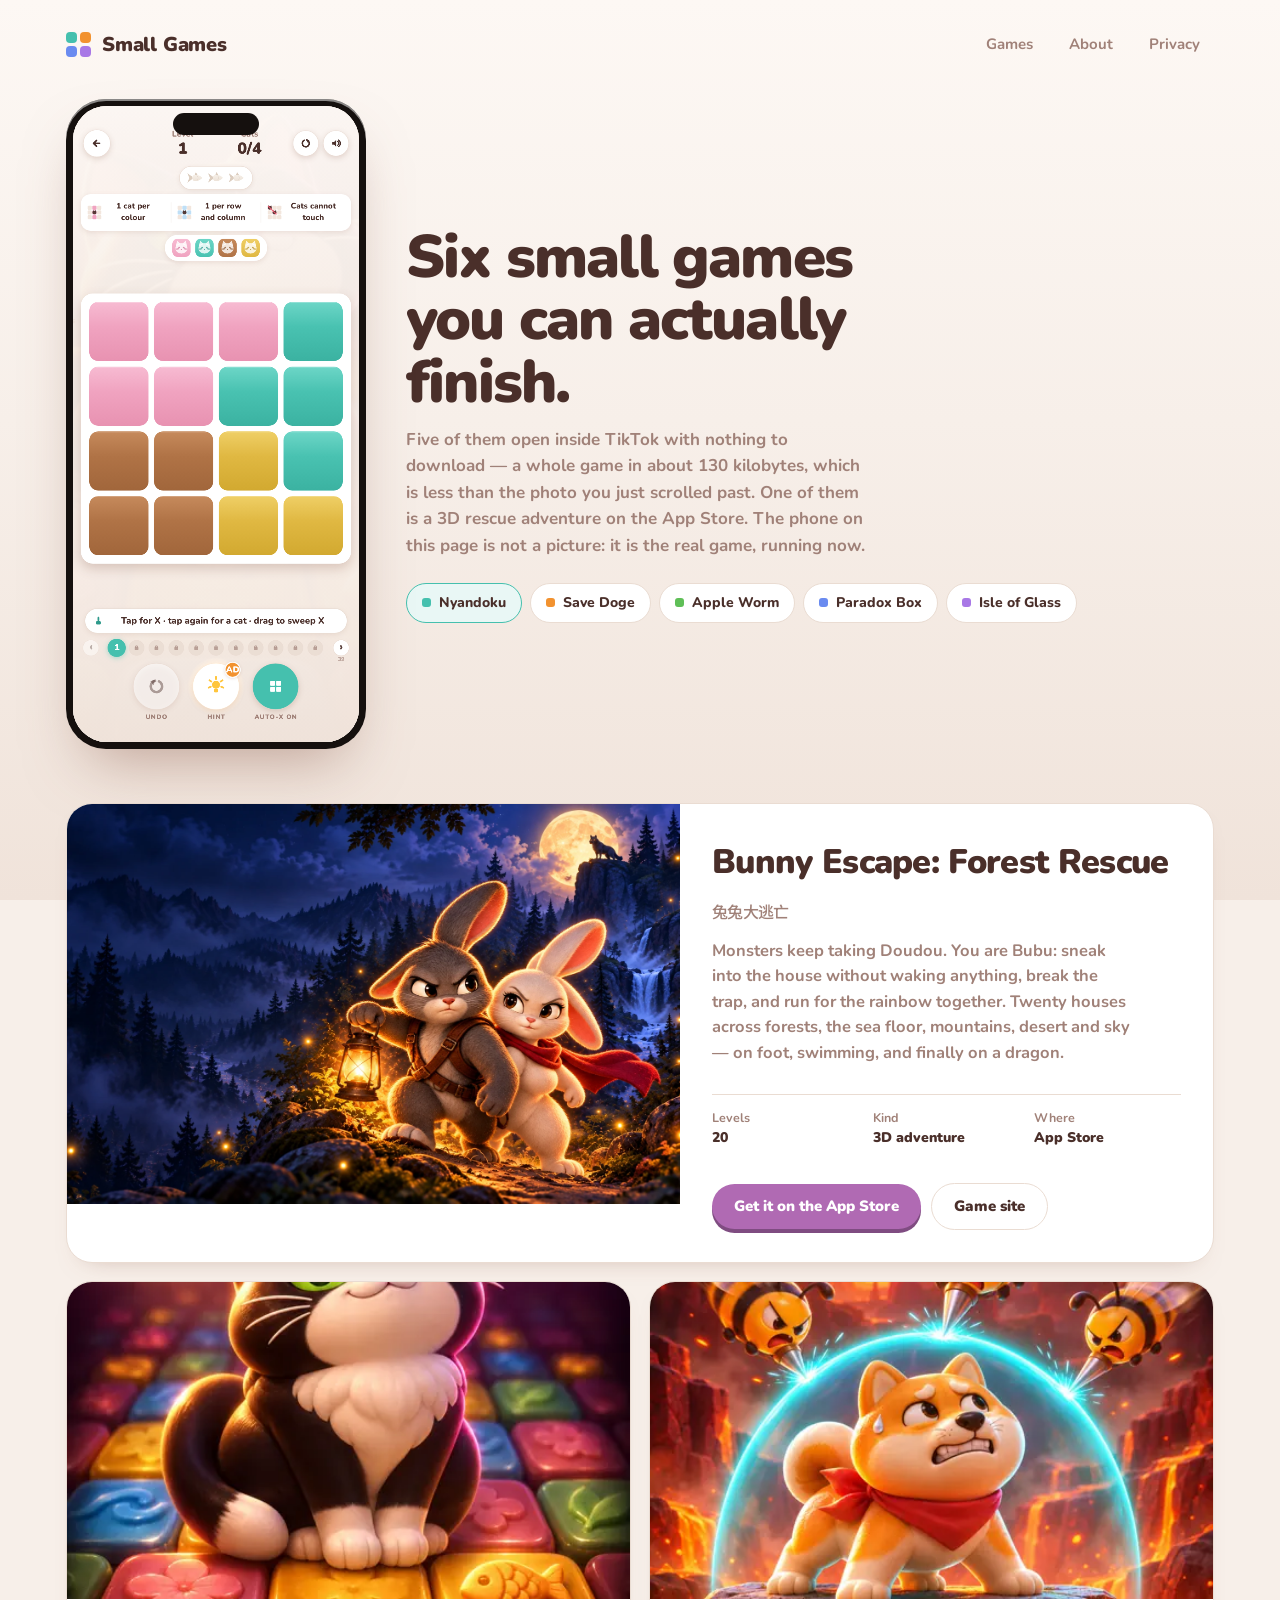
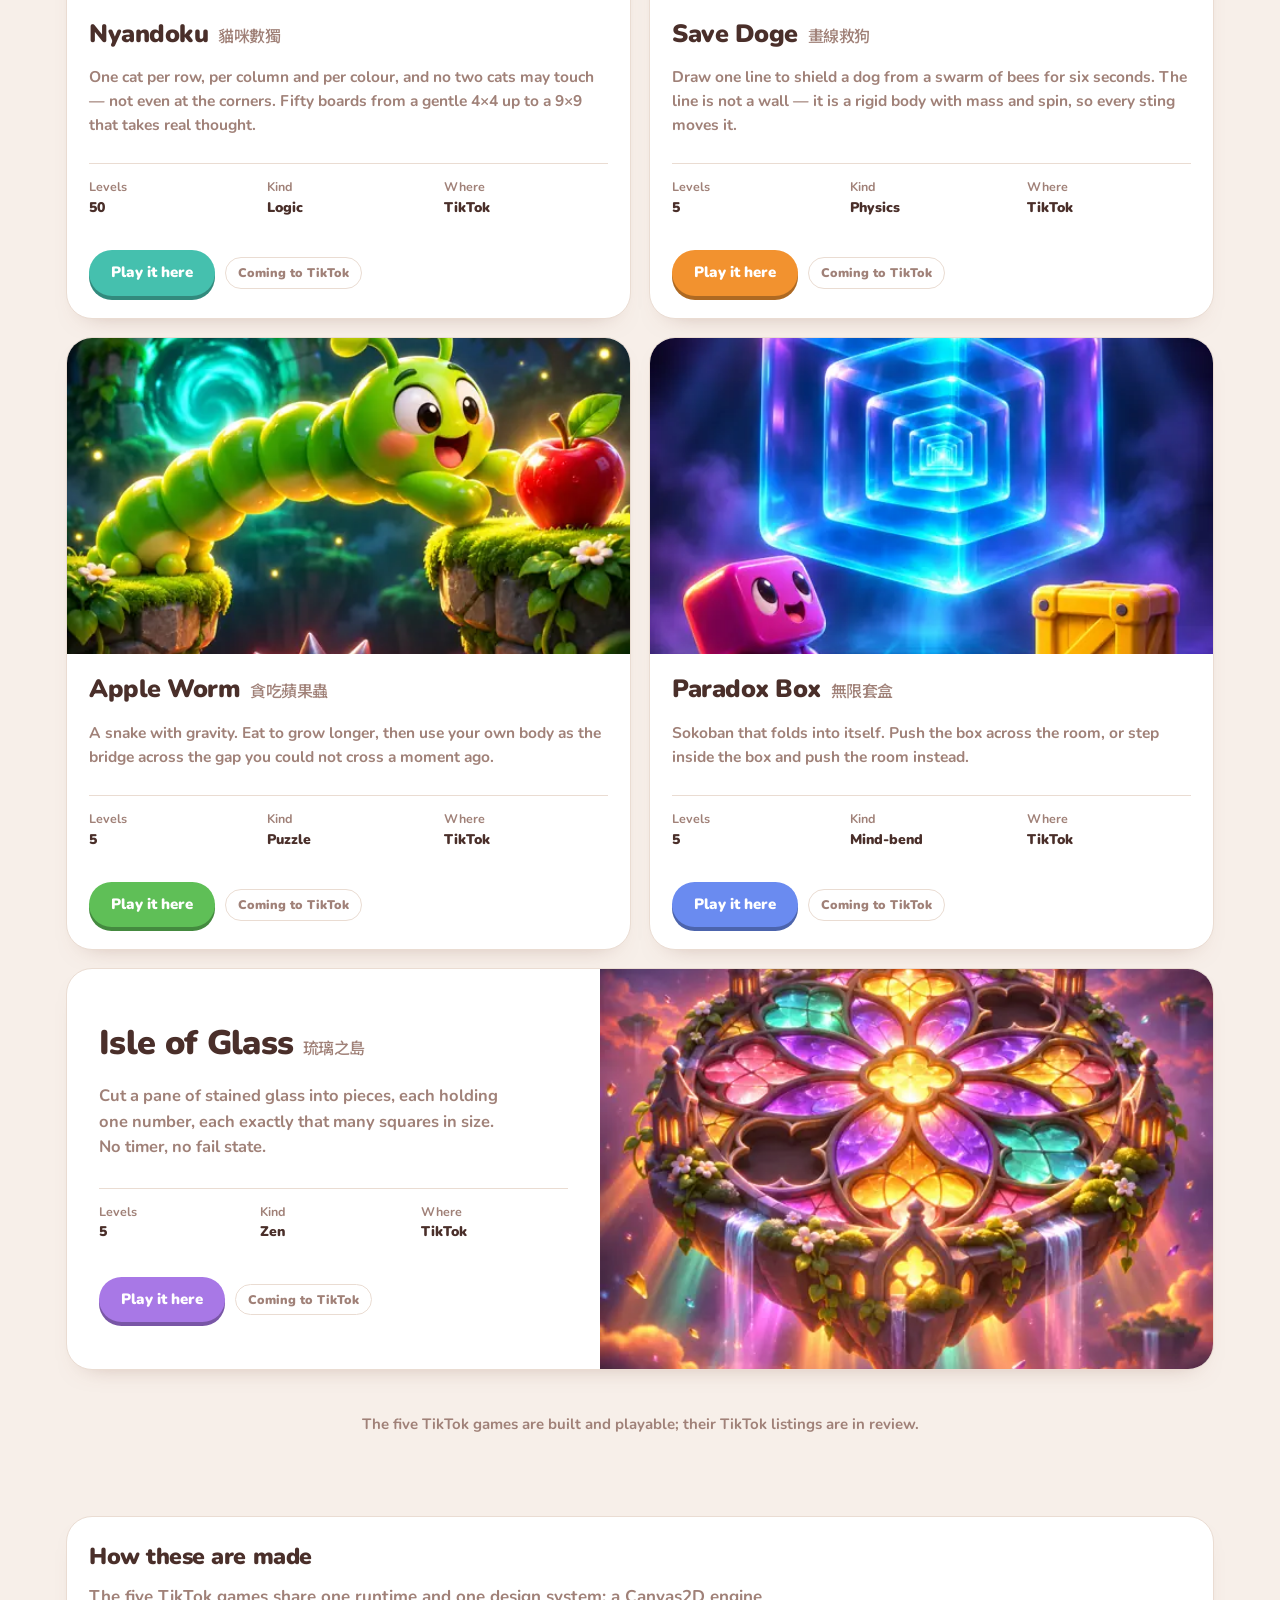
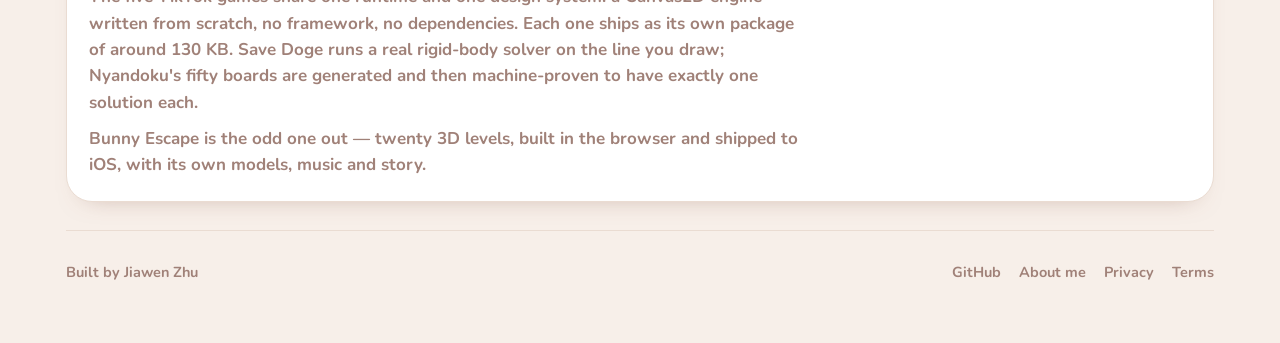
==== index.html @ 9ebff2f9 "Small Games: the catalogue site Every game in one place, each one playable in the browser with nothi" ====
<!doctype html>
<html lang="en">
<head>
<meta charset="utf-8" />
<meta name="viewport" content="width=device-width, initial-scale=1" />
<title>Small Games — six games you can finish</title>
<meta name="description" content="Six small games: five that open instantly inside TikTok with nothing to download, and one 3D rescue adventure on the App Store. Play any of them right here in the browser." />
<meta name="theme-color" content="#f7efe9" />
<meta property="og:title" content="Small Games — six games you can finish" />
<meta property="og:description" content="Five TikTok mini games you can play with one tap, and Bunny Escape on the App Store." />
<meta property="og:type" content="website" />
<meta property="og:image" content="assets/key_nyandoku.webp" />
<link rel="icon" href="assets/key_nyandoku.webp" type="image/webp" />
<link rel="preconnect" href="https://fonts.googleapis.com" />
<link rel="preconnect" href="https://fonts.gstatic.com" crossorigin />
<link href="https://fonts.googleapis.com/css2?family=Nunito:wght@700;900&family=Noto+Sans+SC:wght@500&display=swap" rel="stylesheet" />
<link rel="stylesheet" href="styles.css" />
</head>
<body>
<a class="skip" href="#games">Skip to the games</a>

<div class="wrap">
  <header class="top">
    <a class="mark" href="./">
      <span class="mark-tiles" aria-hidden="true"><i></i><i></i><i></i><i></i></span>
      Small Games
    </a>
    <nav>
      <a href="#games">Games</a>
      <a href="#about">About</a>
      <a href="privacy/">Privacy</a>
    </nav>
  </header>

  <section class="hero">
    <div class="phone">
      <iframe id="stagePhone" src="play/?game=nyandoku&amp;chrome=0" title="Nyandoku, playable" loading="lazy"></iframe>
    </div>
    <div>
      <h1>Six small games you can actually finish.</h1>
      <p>
        Five of them open inside TikTok with nothing to download — a whole game in about
        130 kilobytes, which is less than the photo you just scrolled past. One of them is
        a 3D rescue adventure on the App Store. The phone on this page is not a picture:
        it is the real game, running now.
      </p>
      <div class="swap" id="swap" role="group" aria-label="Choose a game to play here"></div>
    </div>
  </section>
</div>

<main id="games" class="wrap">
  <div class="wall" id="wall"></div>
</main>

<div class="wrap">
  <section class="tile" id="about" style="margin-bottom:28px">
    <h2 style="margin:0 0 10px;font-size:23px;font-weight:900;letter-spacing:-0.02em">How these are made</h2>
    <p style="margin:0 0 10px;color:var(--ink-soft);max-width:72ch">
      The five TikTok games share one runtime and one design system: a Canvas2D engine
      written from scratch, no framework, no dependencies. Each one ships as its own
      package of around 130 KB. Save Doge runs a real rigid-body solver on the line you
      draw; Nyandoku's fifty boards are generated and then machine-proven to have exactly
      one solution each.
    </p>
    <p style="margin:0;color:var(--ink-soft);max-width:72ch">
      Bunny Escape is the odd one out — twenty 3D levels, built in the browser and
      shipped to iOS, with its own models, music and story.
    </p>
  </section>

  <footer>
    <span>Built by Jiawen Zhu</span>
    <nav>
      <a href="https://github.com/JiawenZhu" rel="noopener">GitHub</a>
      <a href="https://jiawenzhu.github.io/personal-website/" rel="noopener">About me</a>
      <a href="privacy/">Privacy</a>
      <a href="terms/">Terms</a>
    </nav>
  </footer>
</div>

<script src="site.js"></script>
</body>
</html>
---- styles.css ----
/* =====================================================================================
   Small Games — the studio catalogue.
   =====================================================================================
   The page is built from the same parts the games are: warm paper, white tiles with a
   hairline edge, one soft shadow, and a rounded-square tile as the unit of everything.
   Every colour on this page that is not paper or ink belongs to a specific game — the
   chrome emits no light of its own, so the artwork and the live canvases are the only
   bright things on screen. Tokens are lifted straight from assets/scripts/core/
   LightShell.ts so the site and the games read as one product.
   ===================================================================================== */

:root {
  --paper: #f7efe9;
  --paper-top: #fdf8f4;
  --paper-deep: #f0e3da;
  --card: #ffffff;
  --edge: #eadcd2;
  --ink: #4a2f2a;
  --ink-soft: #a08178;
  --shadow: 138, 90, 73;

  /* One per game, taken from that game's own skin. */
  --nyandoku: #45c0ae;
  --savedoge: #f2922f;
  --appleworm: #5fbf57;
  --parabox: #6a8bf0;
  --isleofglass: #a878e6;
  --bunnyescape: #b06ab3;

  --r-tile: 26px;
  --r-pill: 999px;
  --gap: 18px;
  --page: 1180px;
}

*,
*::before,
*::after {
  box-sizing: border-box;
}

html {
  scroll-behavior: smooth;
}

@media (prefers-reduced-motion: reduce) {
  html {
    scroll-behavior: auto;
  }
  *,
  *::before,
  *::after {
    animation-duration: 0.001ms !important;
    transition-duration: 0.001ms !important;
  }
}

body {
  margin: 0;
  background: var(--paper);
  background-image: linear-gradient(180deg, var(--paper-top), var(--paper) 420px, var(--paper-deep));
  background-attachment: fixed;
  color: var(--ink);
  font-family: Nunito, -apple-system, BlinkMacSystemFont, "Segoe UI", sans-serif;
  font-weight: 700;
  font-size: 17px;
  line-height: 1.55;
  -webkit-font-smoothing: antialiased;
}

.wrap {
  max-width: var(--page);
  margin: 0 auto;
  padding: 0 16px;
}

a {
  color: inherit;
}

:focus-visible {
  outline: 3px solid var(--ink);
  outline-offset: 3px;
  border-radius: 6px;
}

.skip {
  position: absolute;
  left: -9999px;
}
.skip:focus {
  left: 16px;
  top: 16px;
  z-index: 50;
  background: var(--card);
  padding: 10px 16px;
  border-radius: var(--r-pill);
}

/* --- masthead ----------------------------------------------------------------------- */

.top {
  display: flex;
  align-items: center;
  justify-content: space-between;
  gap: 16px;
  padding: 26px 0 10px;
}

.mark {
  display: flex;
  align-items: center;
  gap: 11px;
  font-weight: 900;
  font-size: 20px;
  letter-spacing: -0.01em;
  text-decoration: none;
}

/* The wordmark's own glyph: four tiles, the way every board in these games starts. */
.mark-tiles {
  display: grid;
  grid-template-columns: 11px 11px;
  grid-template-rows: 11px 11px;
  gap: 3px;
  flex: none;
}
.mark-tiles i {
  border-radius: 4px;
  background: var(--nyandoku);
}
.mark-tiles i:nth-child(2) {
  background: var(--savedoge);
}
.mark-tiles i:nth-child(3) {
  background: var(--parabox);
}
.mark-tiles i:nth-child(4) {
  background: var(--isleofglass);
}

.top nav {
  display: flex;
  gap: 8px;
  font-size: 15px;
}
.top nav a {
  text-decoration: none;
  padding: 7px 14px;
  border-radius: var(--r-pill);
  color: var(--ink-soft);
}
.top nav a:hover {
  background: var(--card);
  color: var(--ink);
}

/* --- hero ---------------------------------------------------------------------------- */

.hero {
  display: grid;
  grid-template-columns: minmax(0, 300px) minmax(0, 1fr);
  gap: 40px;
  align-items: center;
  padding: 26px 0 54px;
}

.hero h1 {
  margin: 0 0 14px;
  font-size: clamp(36px, 5.4vw, 60px);
  font-weight: 900;
  line-height: 1.04;
  letter-spacing: -0.03em;
  max-width: 15ch;
}

.hero p {
  margin: 0 0 24px;
  font-weight: 700;
  color: var(--ink-soft);
  max-width: 46ch;
}

/* The phone is a real one: a live game runs inside it. */
.phone {
  position: relative;
  aspect-ratio: 9 / 19.5;
  border-radius: 40px;
  background: #15100e;
  padding: 7px;
  box-shadow: 0 30px 60px -22px rgba(var(--shadow), 0.5), 0 2px 0 rgba(255, 255, 255, 0.5) inset;
}
.phone iframe {
  width: 100%;
  height: 100%;
  border: 0;
  border-radius: 34px;
  display: block;
  background: var(--paper);
}
.phone::after {
  content: "";
  position: absolute;
  top: 14px;
  left: 50%;
  transform: translateX(-50%);
  width: 86px;
  height: 22px;
  border-radius: var(--r-pill);
  background: #15100e;
}

.swap {
  display: flex;
  flex-wrap: wrap;
  gap: 8px;
  margin-top: 4px;
}
.swap button {
  font: inherit;
  font-size: 14px;
  font-weight: 800;
  cursor: pointer;
  border: 1.5px solid var(--edge);
  background: var(--card);
  color: var(--ink);
  padding: 8px 15px;
  border-radius: var(--r-pill);
  display: flex;
  align-items: center;
  gap: 8px;
  transition: border-color 0.16s, transform 0.16s;
}
.swap button:hover {
  transform: translateY(-1px);
}
.swap button[aria-pressed="true"] {
  border-color: var(--dot);
  background: color-mix(in srgb, var(--dot) 12%, var(--card));
}
.swap button b {
  width: 9px;
  height: 9px;
  border-radius: 3px;
  background: var(--dot);
  flex: none;
}

/* --- the wall ------------------------------------------------------------------------- */

.wall {
  display: grid;
  grid-template-columns: repeat(6, minmax(0, 1fr));
  gap: var(--gap);
  padding-bottom: 64px;
}

.tile {
  background: var(--card);
  border: 1.5px solid var(--edge);
  border-radius: var(--r-tile);
  padding: 22px;
  box-shadow: 0 12px 26px -20px rgba(var(--shadow), 0.55);
}

/* A game takes half the wall, and floods its half with its own colour. */
.game {
  grid-column: span 3;
  display: flex;
  flex-direction: column;
  gap: 16px;
  padding: 0;
  overflow: hidden;
}

.game .art {
  position: relative;
  aspect-ratio: 16 / 9;
  background: color-mix(in srgb, var(--dot) 16%, var(--card));
  overflow: hidden;
}
.game .art img {
  width: 100%;
  height: 100%;
  object-fit: cover;
  display: block;
}

.game .body {
  padding: 0 22px 22px;
  display: flex;
  flex-direction: column;
  gap: 12px;
  flex: 1;
}

.game h3 {
  margin: 0;
  font-size: 25px;
  font-weight: 900;
  letter-spacing: -0.02em;
  display: flex;
  align-items: baseline;
  gap: 10px;
  flex-wrap: wrap;
}
.game h3 span {
  font-family: "Noto Sans SC", Nunito, sans-serif;
  font-weight: 500;
  font-size: 16px;
  color: var(--ink-soft);
}

.game p {
  margin: 0;
  color: var(--ink-soft);
  font-weight: 700;
  font-size: 15.5px;
  flex: 1;
}

/* Specs read as a small table because they are facts, not decoration. */
.specs {
  display: grid;
  grid-template-columns: repeat(3, minmax(0, 1fr));
  gap: 2px 14px;
  border-top: 1.5px solid var(--edge);
  padding-top: 13px;
  font-size: 14px;
}
.specs dt {
  color: var(--ink-soft);
  font-weight: 700;
  font-size: 12.5px;
}
.specs dd {
  margin: 0 0 6px;
  font-weight: 900;
  font-variant-numeric: tabular-nums;
}

.row {
  display: flex;
  gap: 10px;
  align-items: center;
  flex-wrap: wrap;
}

.btn {
  font: inherit;
  font-size: 15px;
  font-weight: 900;
  text-decoration: none;
  cursor: pointer;
  border: 0;
  border-radius: var(--r-pill);
  padding: 11px 22px;
  background: var(--dot, var(--ink));
  color: #fff;
  box-shadow: 0 4px 0 color-mix(in srgb, var(--dot, var(--ink)) 72%, #000);
  transition: transform 0.12s, box-shadow 0.12s;
}
.btn:hover {
  transform: translateY(1px);
  box-shadow: 0 3px 0 color-mix(in srgb, var(--dot, var(--ink)) 72%, #000);
}
.btn:active {
  transform: translateY(4px);
  box-shadow: none;
}
.btn.ghost {
  background: transparent;
  color: var(--ink);
  border: 1.5px solid var(--edge);
  box-shadow: none;
}
.btn.ghost:hover {
  border-color: var(--ink-soft);
  transform: none;
}

.flag {
  font-size: 12.5px;
  font-weight: 900;
  color: var(--ink-soft);
  border: 1.5px solid var(--edge);
  border-radius: var(--r-pill);
  padding: 5px 12px;
}

/* The wide tile: Bunny Escape is the one you download, so it gets the whole row. */
.feature {
  grid-column: span 6;
  display: grid;
  grid-template-columns: minmax(0, 1.15fr) minmax(0, 1fr);
  gap: 0;
  padding: 0;
  overflow: hidden;
}
.feature .art {
  aspect-ratio: auto;
  min-height: 330px;
  /* Square key art in a very tall box leaves the text stranded in white space. */
  max-height: 400px;
}
.feature .body {
  padding: 32px;
  justify-content: center;
  gap: 14px;
}
.feature h3 {
  font-size: 34px;
}
.feature p {
  flex: none;
  font-size: 16.5px;
  max-width: 42ch;
}

.feature.flip {
  grid-template-columns: minmax(0, 1fr) minmax(0, 1.15fr);
}
.feature.flip .art {
  order: 2;
}
.feature.flip .body {
  order: 1;
}

.note {
  grid-column: span 6;
  text-align: center;
  color: var(--ink-soft);
  font-size: 15px;
  font-weight: 700;
  padding: 10px 0 0;
}

/* --- footer ---------------------------------------------------------------------------- */

footer {
  border-top: 1.5px solid var(--edge);
  padding: 30px 0 60px;
  color: var(--ink-soft);
  font-size: 14.5px;
  display: flex;
  gap: 16px;
  justify-content: space-between;
  flex-wrap: wrap;
}
footer a {
  text-decoration: none;
}
footer a:hover {
  color: var(--ink);
}
footer nav {
  display: flex;
  gap: 18px;
}

/* --- narrow ------------------------------------------------------------------------------ */

@media (max-width: 900px) {
  .hero {
    grid-template-columns: minmax(0, 1fr);
    gap: 28px;
    padding-bottom: 36px;
  }
  /* On a narrow screen the sentence comes before the shop window, or the headline
     starts below the fold and the page opens on a phone inside a phone. */
  .hero > div:not(.phone) {
    order: 1;
  }
  .phone {
    order: 2;
    max-width: 260px;
    margin: 0 auto;
  }
  .game,
  .feature,
  .note {
    grid-column: span 6;
  }
  .feature {
    grid-template-columns: minmax(0, 1fr);
  }
  .feature .art {
    min-height: 220px;
    aspect-ratio: 16 / 9;
  }
  .feature .body {
    padding: 24px;
  }
}

@media (max-width: 560px) {
  body {
    font-size: 16px;
  }
  .top nav {
    display: none;
  }
  .specs {
    grid-template-columns: repeat(2, minmax(0, 1fr));
  }
}

/* --- legal pages ------------------------------------------------------------------------ */

.prose {
  max-width: 68ch;
  margin: 0 auto;
  padding: 10px 0 72px;
}
.prose h1 {
  font-size: clamp(30px, 4vw, 42px);
  font-weight: 900;
  letter-spacing: -0.025em;
  margin: 18px 0 6px;
}
.prose .when {
  color: var(--ink-soft);
  font-size: 15px;
  margin: 0 0 30px;
}
.prose h2 {
  font-size: 21px;
  font-weight: 900;
  letter-spacing: -0.015em;
  margin: 34px 0 10px;
}
.prose p,
.prose li {
  color: var(--ink-soft);
  font-weight: 700;
  margin: 0 0 14px;
}
.prose ul {
  padding-left: 22px;
}
.prose strong {
  color: var(--ink);
}
.prose a {
  color: var(--ink);
  text-decoration-thickness: 2px;
  text-underline-offset: 3px;
}
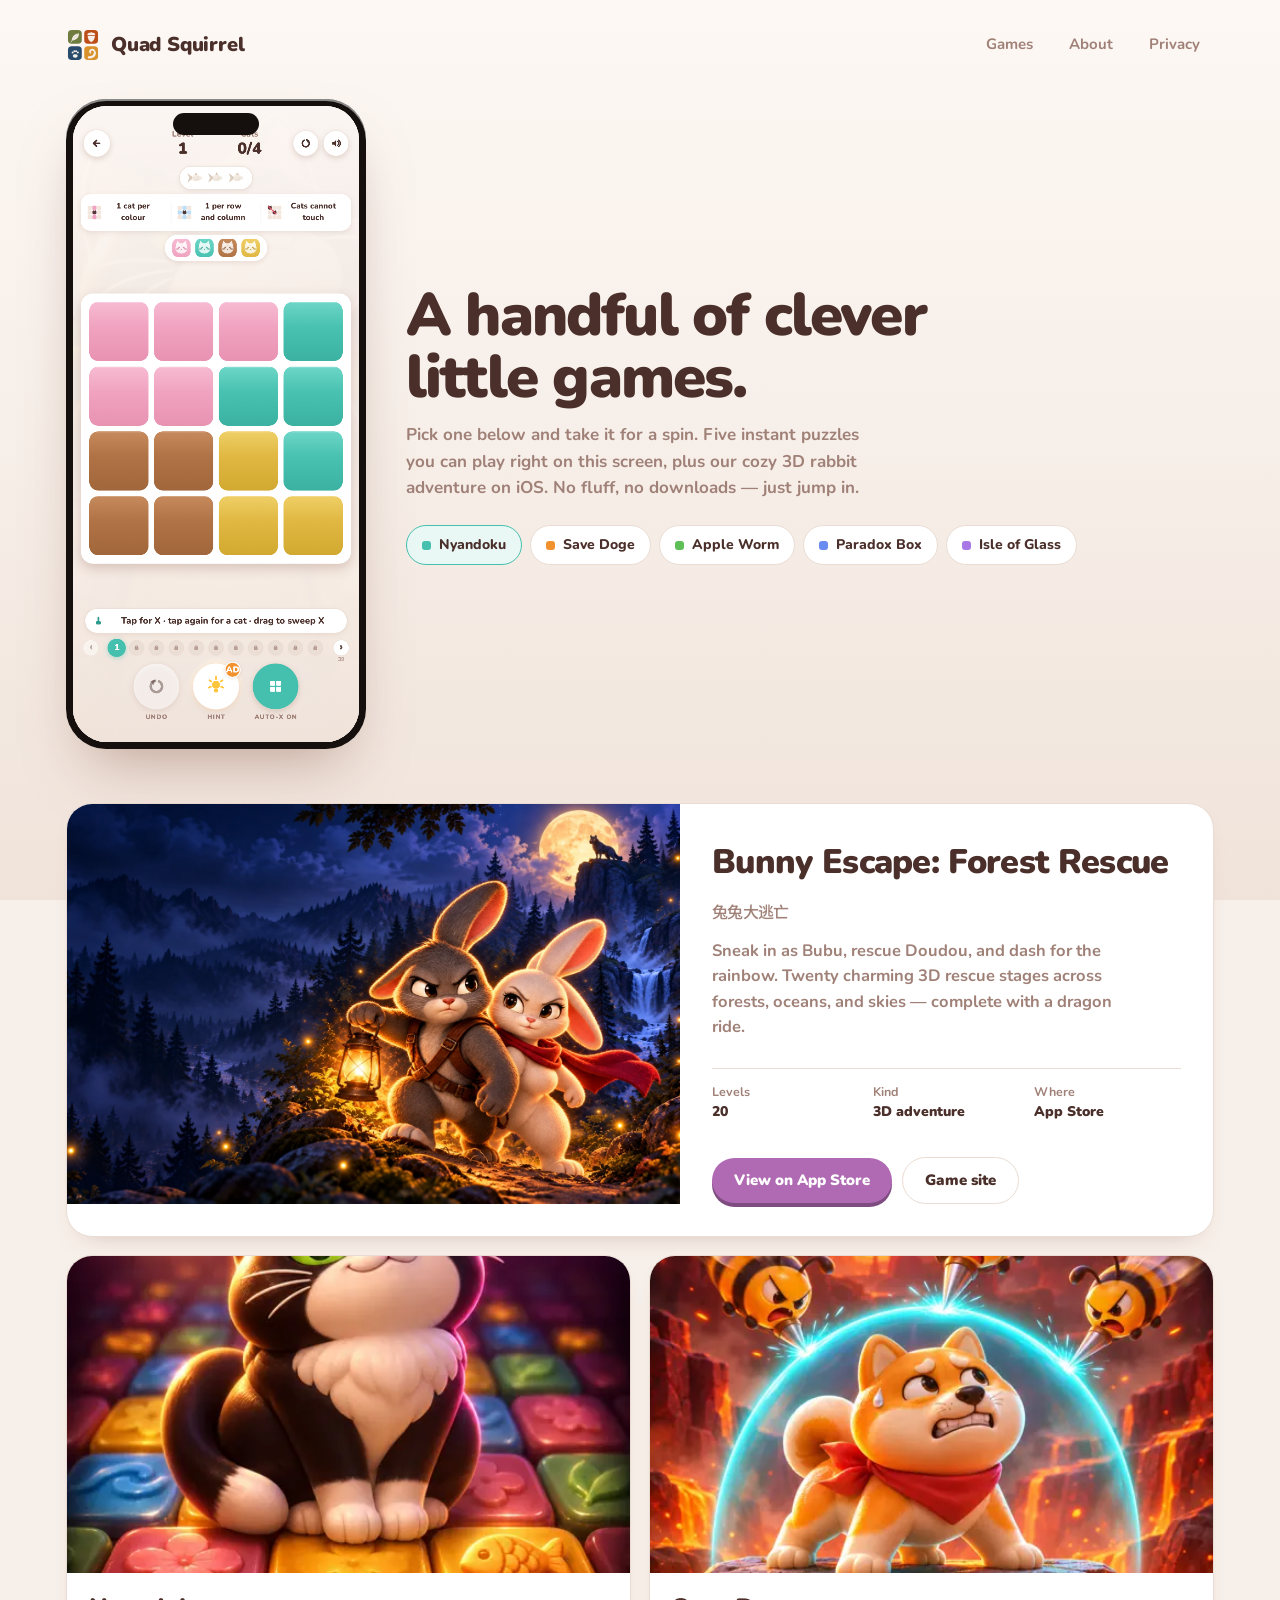
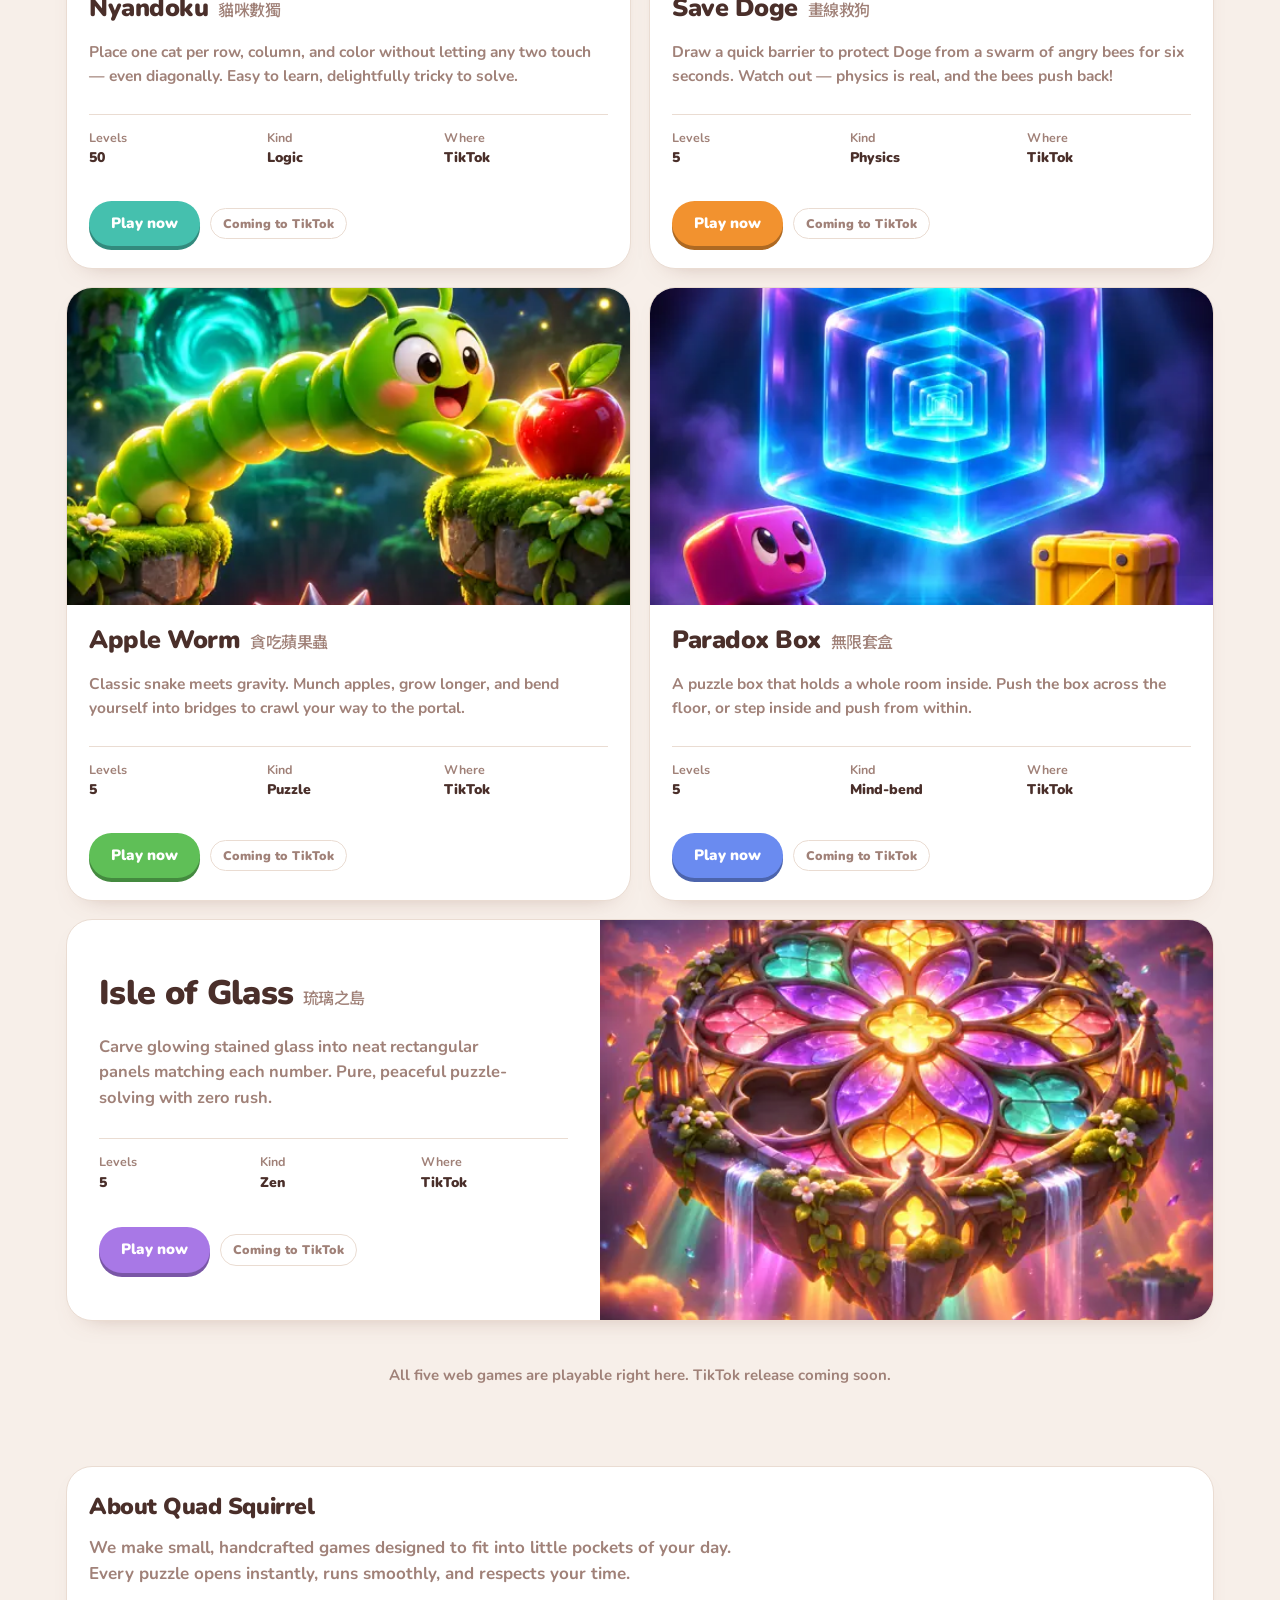
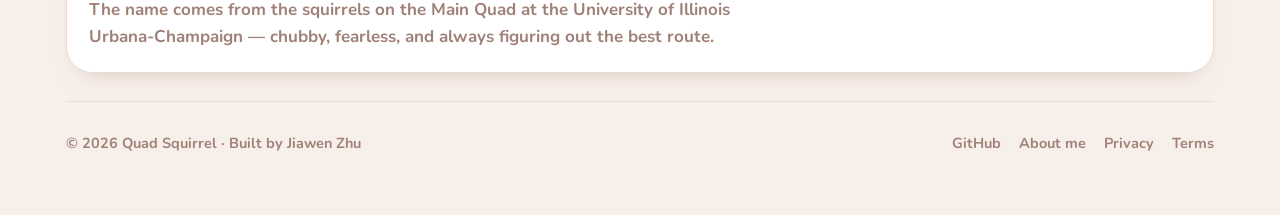
==== commit 56b25551: "Humanize copy: natural and inviting tone, concise blurbs, deploy to Firebase" ====
--- a/index.html
+++ b/index.html
@@ -3,14 +3,16 @@
 <head>
 <meta charset="utf-8" />
 <meta name="viewport" content="width=device-width, initial-scale=1" />
-<title>Small Games — six games you can finish</title>
-<meta name="description" content="Six small games: five that open instantly inside TikTok with nothing to download, and one 3D rescue adventure on the App Store. Play any of them right here in the browser." />
+<title>Quad Squirrel — Clever little games, ready to play</title>
+<meta name="description" content="A handful of thoughtful, bite-sized games. Play instant puzzles right in your browser, or jump into Bunny Escape on the App Store." />
 <meta name="theme-color" content="#f7efe9" />
-<meta property="og:title" content="Small Games — six games you can finish" />
-<meta property="og:description" content="Five TikTok mini games you can play with one tap, and Bunny Escape on the App Store." />
+<meta property="og:title" content="Quad Squirrel — Clever little games, ready to play" />
+<meta property="og:description" content="A handful of thoughtful, bite-sized games. Try instant puzzles in your browser, plus Bunny Escape on iOS." />
 <meta property="og:type" content="website" />
-<meta property="og:image" content="assets/key_nyandoku.webp" />
-<link rel="icon" href="assets/key_nyandoku.webp" type="image/webp" />
+<meta property="og:image" content="assets/logo-512.png" />
+<link rel="icon" href="assets/logo.svg" type="image/svg+xml" />
+<link rel="icon" href="assets/logo-32.png" sizes="32x32" type="image/png" />
+<link rel="apple-touch-icon" href="assets/logo-180.png" />
 <link rel="preconnect" href="https://fonts.googleapis.com" />
 <link rel="preconnect" href="https://fonts.gstatic.com" crossorigin />
 <link href="https://fonts.googleapis.com/css2?family=Nunito:wght@700;900&family=Noto+Sans+SC:wght@500&display=swap" rel="stylesheet" />
@@ -19,11 +21,47 @@
 <body>
 <a class="skip" href="#games">Skip to the games</a>
 
+<!-- The four glyphs, defined once. The masthead uses assets/logo.svg (one file, so
+     it can also be the favicon); the curtain below reuses these one tile at a time. -->
+<svg width="0" height="0" style="position:absolute" aria-hidden="true"><defs>
+  <g id="gLeaf" fill="currentColor">
+    <path d="M21.4 2.6C21.4 12.6 15.2 19.4 5.4 20.3Z"/>
+    <path d="M20.2 3.8C10.4 4.7 4.2 11.5 4.2 21.5Z"/>
+    <path d="M5.2 20.5 2.2 23.4" fill="none" stroke="currentColor" stroke-width="1.9" stroke-linecap="round"/>
+  </g>
+  <g id="gAcorn" fill="currentColor">
+    <rect x="10.7" y="0.6" width="2.6" height="3.8" rx="1.3"/>
+    <path d="M2.6 7.2C2.6 3.6 6.8 1.6 12 1.6s9.4 2 9.4 5.6Z"/>
+    <path d="M3.4 8.9h17.2c0 6.5-3.6 13.2-8.6 14.9C7 22.1 3.4 15.4 3.4 8.9Z"/>
+  </g>
+  <g id="gPaw" fill="currentColor">
+    <circle cx="6.3" cy="10.4" r="2.35"/><circle cx="10.4" cy="7.2" r="2.35"/>
+    <circle cx="14.6" cy="7.2" r="2.35"/><circle cx="18.7" cy="10.4" r="2.35"/>
+    <path d="M12.5 22.6c-4.8 0-6.8-3.6-5.2-6.4 1.6-2.9 8.8-2.9 10.4 0 1.6 2.8-.4 6.4-5.2 6.4Z"/>
+  </g>
+  <g id="gTail" fill="none" stroke="currentColor" stroke-linecap="round">
+    <path d="M6.4 21.8C14 21.8 19.4 17.6 20.4 12" stroke-width="5.4"/>
+    <path d="M20.4 12C21.4 6.6 17.2 2.8 12.6 3.8 9.2 4.5 7.6 8 9.8 10.4" stroke-width="4"/>
+  </g>
+</defs></svg>
+
+<!-- The curtain. The four tiles arrive spinning, settle into the mark, then swing
+     apart and let the page through. It covers the moment the hero's game is loading,
+     so the wait does the work instead of a spinner. -->
+<div id="curtain" aria-hidden="true">
+  <div class="curtain-mark">
+    <span class="qt qt1"><svg viewBox="0 0 24 24"><use href="#gLeaf"/></svg></span>
+    <span class="qt qt2"><svg viewBox="0 0 24 24"><use href="#gAcorn"/></svg></span>
+    <span class="qt qt3"><svg viewBox="0 0 24 24"><use href="#gPaw"/></svg></span>
+    <span class="qt qt4"><svg viewBox="0 0 24 24"><use href="#gTail"/></svg></span>
+  </div>
+</div>
+
 <div class="wrap">
   <header class="top">
     <a class="mark" href="./">
-      <span class="mark-tiles" aria-hidden="true"><i></i><i></i><i></i><i></i></span>
-      Small Games
+      <img class="mark-ico" src="assets/logo.svg" width="34" height="34" alt="" />
+      Quad Squirrel
     </a>
     <nav>
       <a href="#games">Games</a>
@@ -34,15 +72,12 @@
 
   <section class="hero">
     <div class="phone">
-      <iframe id="stagePhone" src="play/?game=nyandoku&amp;chrome=0" title="Nyandoku, playable" loading="lazy"></iframe>
+      <iframe id="stagePhone" src="play/?game=nyandoku&amp;chrome=0" title="Interactive game preview" loading="lazy"></iframe>
     </div>
     <div>
-      <h1>Six small games you can actually finish.</h1>
+      <h1>A handful of clever little games.</h1>
       <p>
-        Five of them open inside TikTok with nothing to download — a whole game in about
-        130 kilobytes, which is less than the photo you just scrolled past. One of them is
-        a 3D rescue adventure on the App Store. The phone on this page is not a picture:
-        it is the real game, running now.
+        Pick one below and take it for a spin. Five instant puzzles you can play right on this screen, plus our cozy 3D rabbit adventure on iOS. No fluff, no downloads — just jump in.
       </p>
       <div class="swap" id="swap" role="group" aria-label="Choose a game to play here"></div>
     </div>
@@ -55,22 +90,18 @@
 
 <div class="wrap">
   <section class="tile" id="about" style="margin-bottom:28px">
-    <h2 style="margin:0 0 10px;font-size:23px;font-weight:900;letter-spacing:-0.02em">How these are made</h2>
-    <p style="margin:0 0 10px;color:var(--ink-soft);max-width:72ch">
-      The five TikTok games share one runtime and one design system: a Canvas2D engine
-      written from scratch, no framework, no dependencies. Each one ships as its own
-      package of around 130 KB. Save Doge runs a real rigid-body solver on the line you
-      draw; Nyandoku's fifty boards are generated and then machine-proven to have exactly
-      one solution each.
+    <h2 style="margin:0 0 10px;font-size:23px;font-weight:900;letter-spacing:-0.02em">About Quad Squirrel</h2>
+    <p style="margin:0 0 10px;color:var(--ink-soft);max-width:68ch">
+      We make small, handcrafted games designed to fit into little pockets of your day.
+      Every puzzle opens instantly, runs smoothly, and respects your time.
     </p>
-    <p style="margin:0;color:var(--ink-soft);max-width:72ch">
-      Bunny Escape is the odd one out — twenty 3D levels, built in the browser and
-      shipped to iOS, with its own models, music and story.
+    <p style="margin:0;color:var(--ink-soft);max-width:68ch">
+      The name comes from the squirrels on the Main Quad at the University of Illinois Urbana-Champaign — chubby, fearless, and always figuring out the best route.
     </p>
   </section>
 
   <footer>
-    <span>Built by Jiawen Zhu</span>
+    <span>&copy; 2026 Quad Squirrel &middot; Built by Jiawen Zhu</span>
     <nav>
       <a href="https://github.com/JiawenZhu" rel="noopener">GitHub</a>
       <a href="https://jiawenzhu.github.io/personal-website/" rel="noopener">About me</a>
@@ -80,6 +111,28 @@
   </footer>
 </div>
 
+<script>
+  /* The curtain plays once a session, so coming back from a game is instant.
+     Add ?intro to the URL to watch it again. Anyone who has asked their system
+     for less motion never sees it at all. */
+  (function () {
+    var el = document.getElementById('curtain');
+    if (!el) return;
+    var forced = /[?&]intro\b/.test(location.search);
+    var still = window.matchMedia && window.matchMedia('(prefers-reduced-motion: reduce)').matches;
+    var seen = false;
+    try { seen = sessionStorage.getItem('qs.curtain') === '1'; } catch (e) {}
+
+    if (still || (seen && !forced)) { el.remove(); return; }
+    try { sessionStorage.setItem('qs.curtain', '1'); } catch (e) {}
+
+    document.documentElement.classList.add('curtain-up');
+    setTimeout(function () {
+      el.remove();
+      document.documentElement.classList.remove('curtain-up');
+    }, 2300);
+  })();
+</script>
 <script src="site.js"></script>
 </body>
 </html>
--- a/styles.css
+++ b/styles.css
@@ -1,5 +1,5 @@
 /* =====================================================================================
-   Small Games — the studio catalogue.
+   Quad Squirrel — the studio catalogue.
    =====================================================================================
    The page is built from the same parts the games are: warm paper, white tiles with a
    hairline edge, one soft shadow, and a rounded-square tile as the unit of everything.
@@ -117,26 +117,13 @@
   text-decoration: none;
 }
 
-/* The wordmark's own glyph: four tiles, the way every board in these games starts. */
-.mark-tiles {
-  display: grid;
-  grid-template-columns: 11px 11px;
-  grid-template-rows: 11px 11px;
-  gap: 3px;
+/* The mark: four quadrants of the Main Quad, and a 2x2 board with one piece to a
+   region. One file (assets/logo.svg) serves the masthead and the favicon. */
+.mark-ico {
   flex: none;
-}
-.mark-tiles i {
-  border-radius: 4px;
-  background: var(--nyandoku);
-}
-.mark-tiles i:nth-child(2) {
-  background: var(--savedoge);
-}
-.mark-tiles i:nth-child(3) {
-  background: var(--parabox);
-}
-.mark-tiles i:nth-child(4) {
-  background: var(--isleofglass);
+  display: block;
+  width: 34px;
+  height: 34px;
 }
 
 .top nav {
@@ -547,3 +534,83 @@
   text-decoration-thickness: 2px;
   text-underline-offset: 3px;
 }
+
+/* --- the curtain ------------------------------------------------------------------------- */
+/* Four tiles arrive spinning, land as the mark, then swing apart and let the page
+   through. It runs while the hero's game is still loading, so the wait is the
+   animation rather than a spinner. Plays once a session; ?intro replays it;
+   anyone who asked their system for less motion never gets it (see index.html). */
+
+html.curtain-up,
+html.curtain-up body {
+  overflow: hidden;
+}
+
+#curtain {
+  position: fixed;
+  inset: 0;
+  z-index: 60;
+  display: grid;
+  place-items: center;
+  background: var(--paper);
+  background-image: linear-gradient(180deg, var(--paper-top), var(--paper) 60%, var(--paper-deep));
+  animation: qs-veil 0.55s ease 1.5s forwards;
+
+  --qt: 78px;  /* tile */
+  --qs: 94px;  /* tile + gap: how far a tile sits from its neighbour */
+}
+
+.curtain-mark {
+  position: relative;
+  width: calc(var(--qs) + var(--qt));
+  height: calc(var(--qs) + var(--qt));
+  animation: qs-spin 1.05s cubic-bezier(0.16, 0.84, 0.34, 1) forwards;
+}
+
+.qt {
+  position: absolute;
+  left: 0;
+  top: 0;
+  width: var(--qt);
+  height: var(--qt);
+  border-radius: 23%;
+  display: grid;
+  place-items: center;
+  color: #f7efe9;
+  animation:
+    qs-deal 0.9s cubic-bezier(0.18, 0.86, 0.3, 1) 0.05s backwards,
+    qs-open 0.62s cubic-bezier(0.55, 0, 0.85, 0.35) 1.3s forwards;
+}
+.qt svg {
+  width: 54%;
+  height: 54%;
+}
+
+/* Same four cells, same four colours, same order as assets/logo.svg. */
+.qt1 { background: #6e7d3f; --x: 0px;        --y: 0px;        --ox: -46vmax; --oy: -46vmax; --or: -22deg; }
+.qt2 { background: #be4e18; --x: var(--qs);  --y: 0px;        --ox:  46vmax; --oy: -46vmax; --or:  22deg; }
+.qt3 { background: #284a6b; --x: 0px;        --y: var(--qs);  --ox: -46vmax; --oy:  46vmax; --or:  22deg; }
+.qt4 { background: #d9922b; --x: var(--qs);  --y: var(--qs);  --ox:  46vmax; --oy:  46vmax; --or: -22deg; }
+
+@keyframes qs-spin {
+  from { transform: rotate(-210deg) scale(0.72); }
+  to   { transform: rotate(0deg) scale(1); }
+}
+
+@keyframes qs-deal {
+  0%   { transform: translate(calc(var(--qs) / 2), calc(var(--qs) / 2)) scale(0.14); opacity: 0; }
+  30%  { opacity: 1; }
+  100% { transform: translate(var(--x), var(--y)) scale(1); opacity: 1; }
+}
+
+@keyframes qs-open {
+  to { transform: translate(var(--ox), var(--oy)) scale(0.5) rotate(var(--or)); opacity: 0; }
+}
+
+@keyframes qs-veil {
+  to { opacity: 0; visibility: hidden; }
+}
+
+@media (max-width: 520px) {
+  #curtain { --qt: 58px; --qs: 70px; }
+}
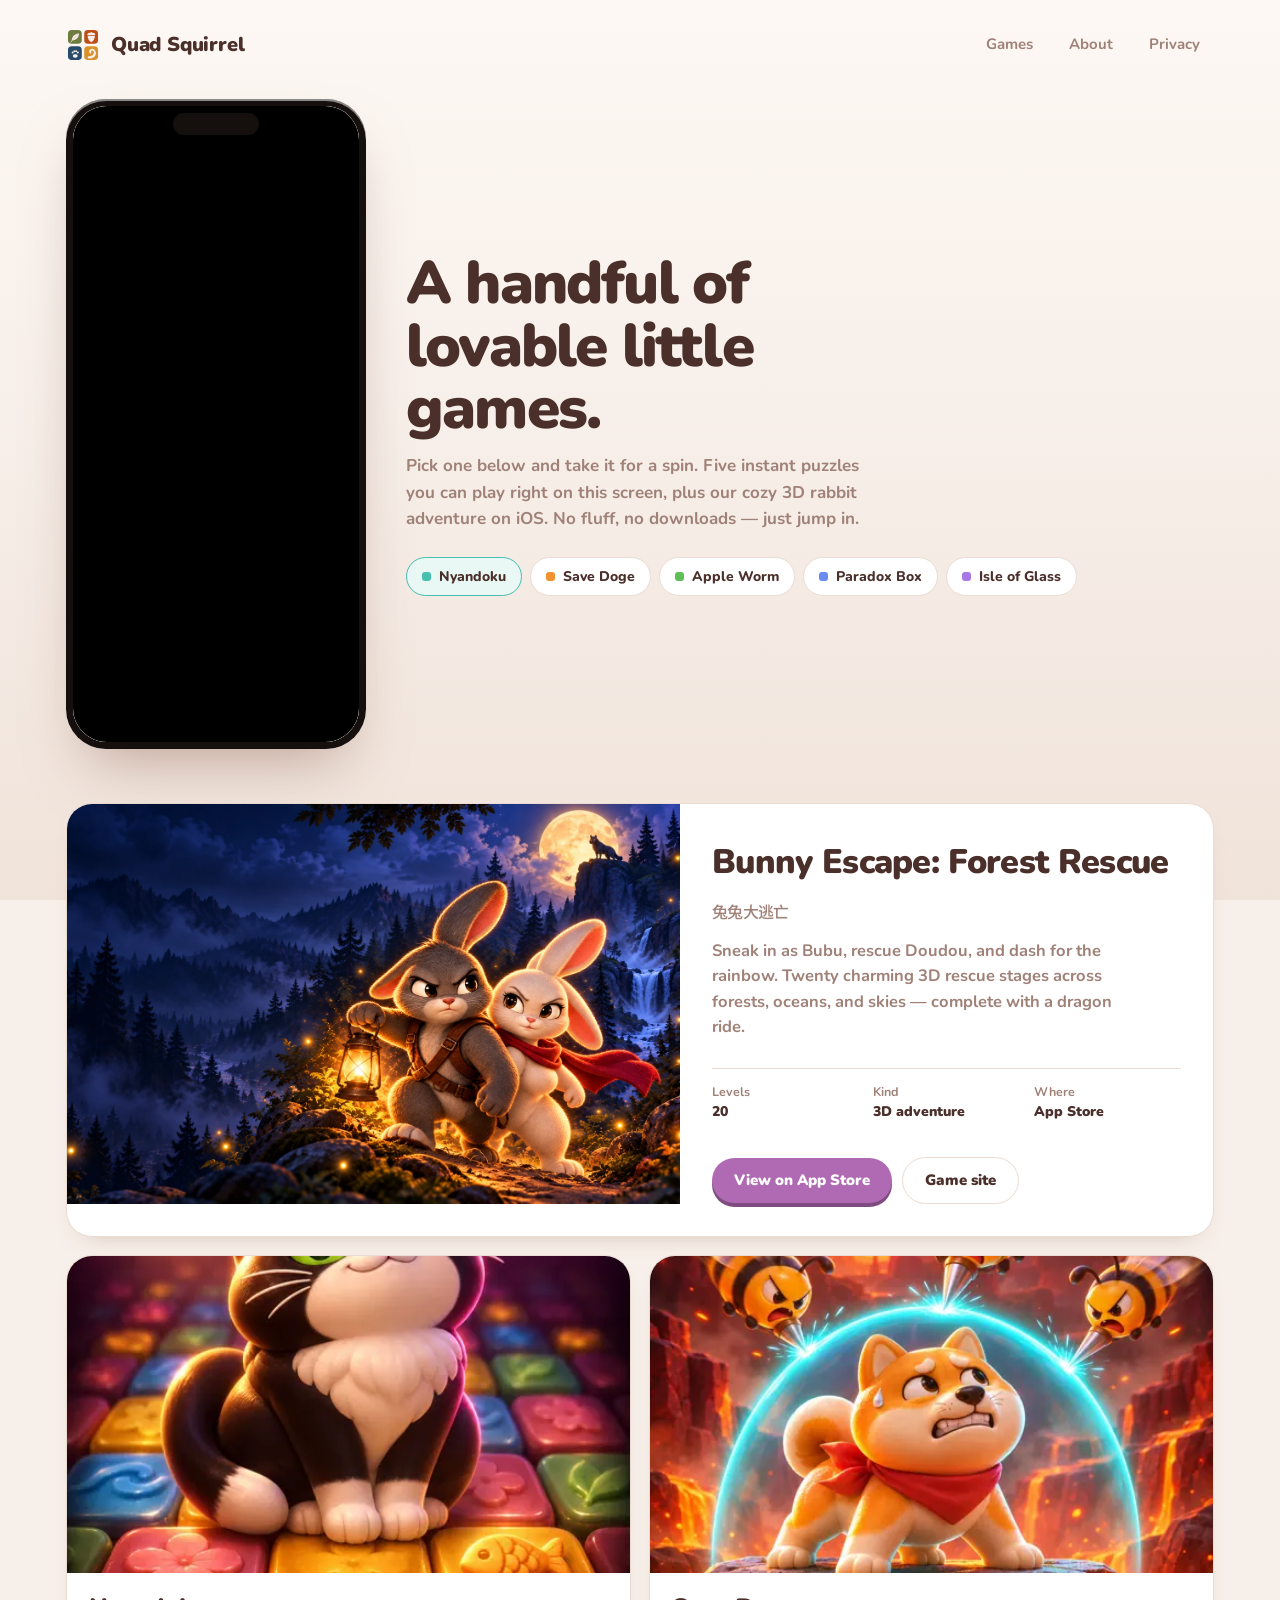
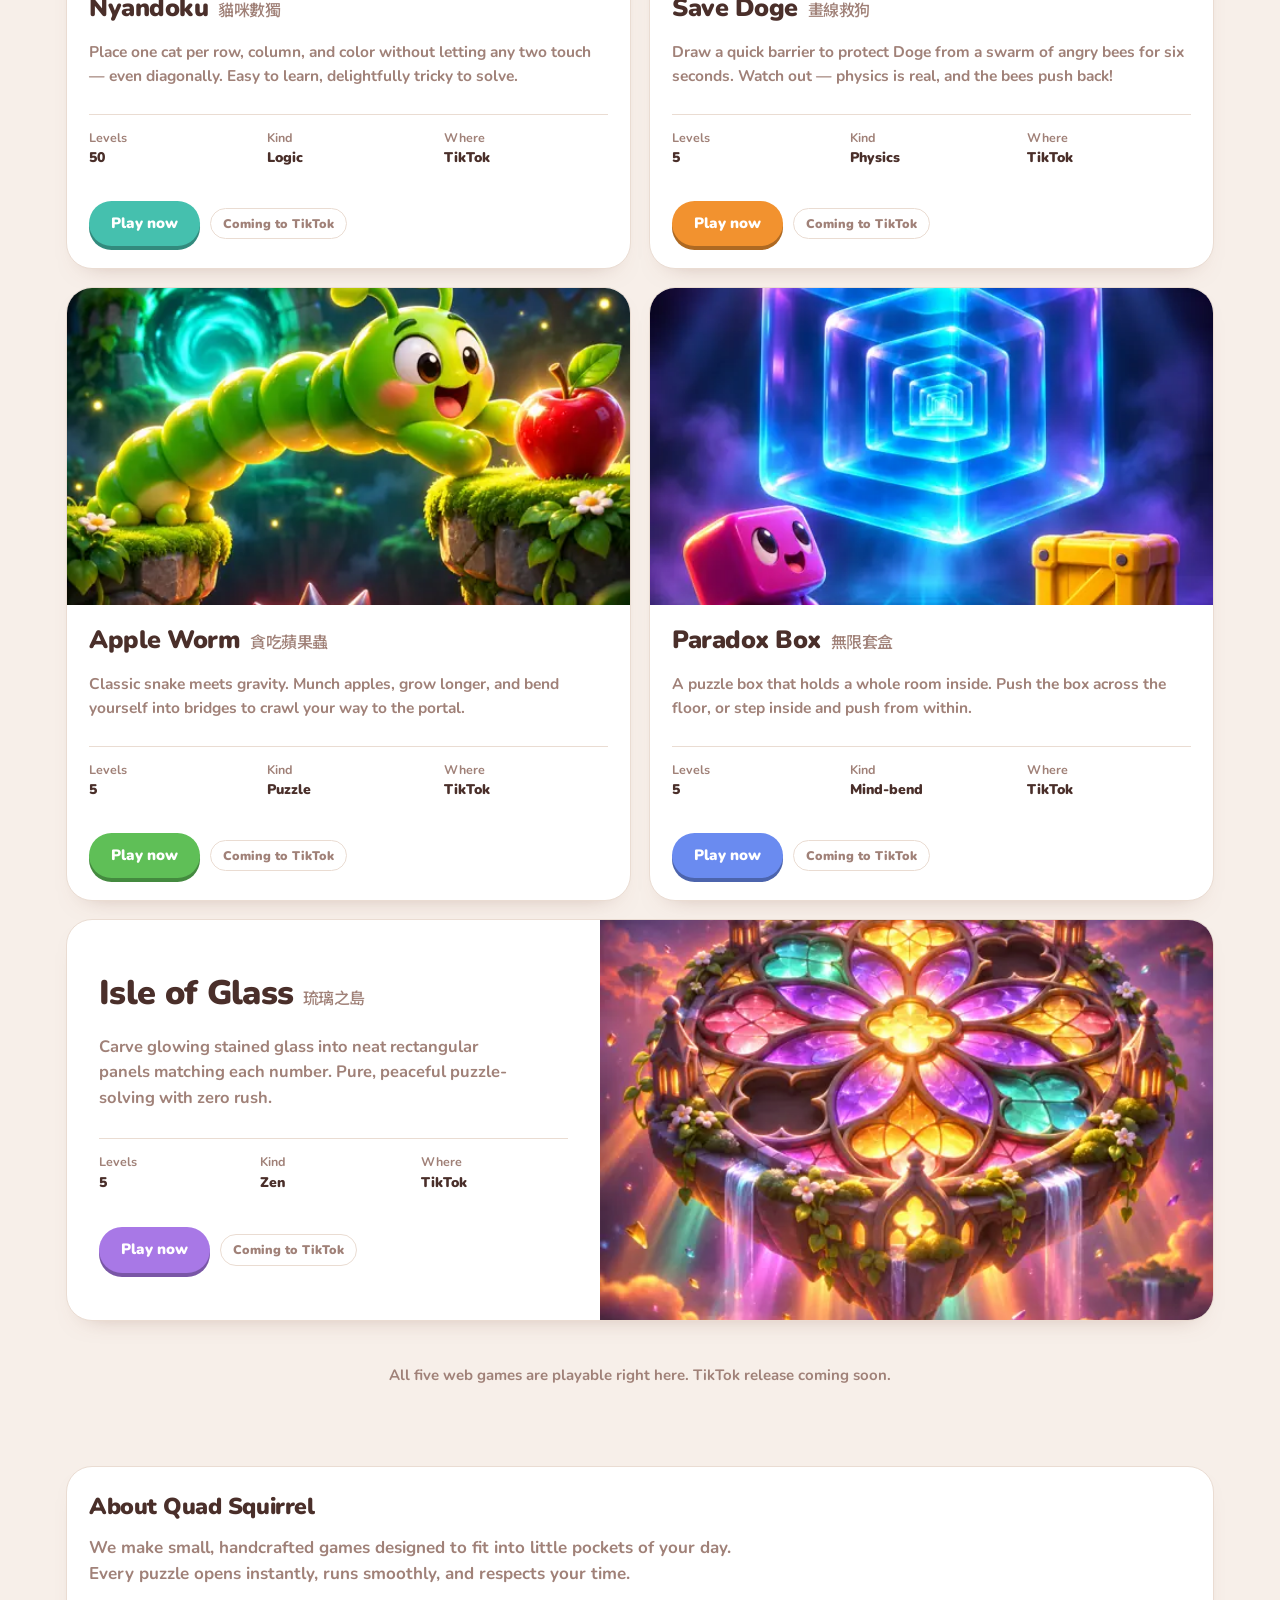
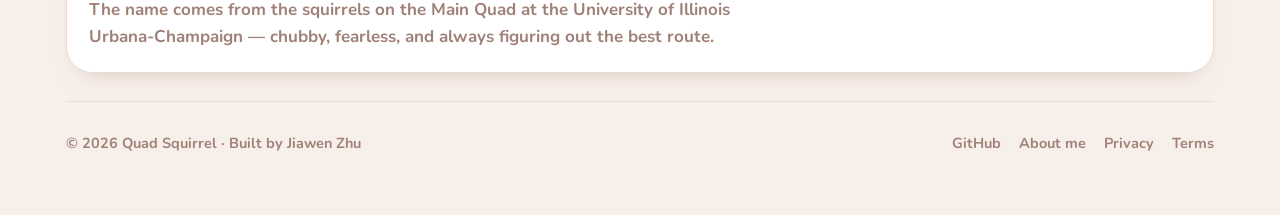
==== commit e5f3dd04: "Update hero headline to A handful of lovable little games" ====
--- a/index.html
+++ b/index.html
@@ -3,11 +3,11 @@
 <head>
 <meta charset="utf-8" />
 <meta name="viewport" content="width=device-width, initial-scale=1" />
-<title>Quad Squirrel — Clever little games, ready to play</title>
-<meta name="description" content="A handful of thoughtful, bite-sized games. Play instant puzzles right in your browser, or jump into Bunny Escape on the App Store." />
+<title>Quad Squirrel — Lovable little games, ready to play</title>
+<meta name="description" content="A handful of lovable, bite-sized games. Play instant puzzles right in your browser, or jump into Bunny Escape on the App Store." />
 <meta name="theme-color" content="#f7efe9" />
-<meta property="og:title" content="Quad Squirrel — Clever little games, ready to play" />
-<meta property="og:description" content="A handful of thoughtful, bite-sized games. Try instant puzzles in your browser, plus Bunny Escape on iOS." />
+<meta property="og:title" content="Quad Squirrel — Lovable little games, ready to play" />
+<meta property="og:description" content="A handful of lovable, bite-sized games. Try instant puzzles in your browser, plus Bunny Escape on iOS." />
 <meta property="og:type" content="website" />
 <meta property="og:image" content="assets/logo-512.png" />
 <link rel="icon" href="assets/logo.svg" type="image/svg+xml" />
@@ -75,7 +75,7 @@
       <iframe id="stagePhone" src="play/?game=nyandoku&amp;chrome=0" title="Interactive game preview" loading="lazy"></iframe>
     </div>
     <div>
-      <h1>A handful of clever little games.</h1>
+      <h1>A handful of lovable little games.</h1>
       <p>
         Pick one below and take it for a spin. Five instant puzzles you can play right on this screen, plus our cozy 3D rabbit adventure on iOS. No fluff, no downloads — just jump in.
       </p>
